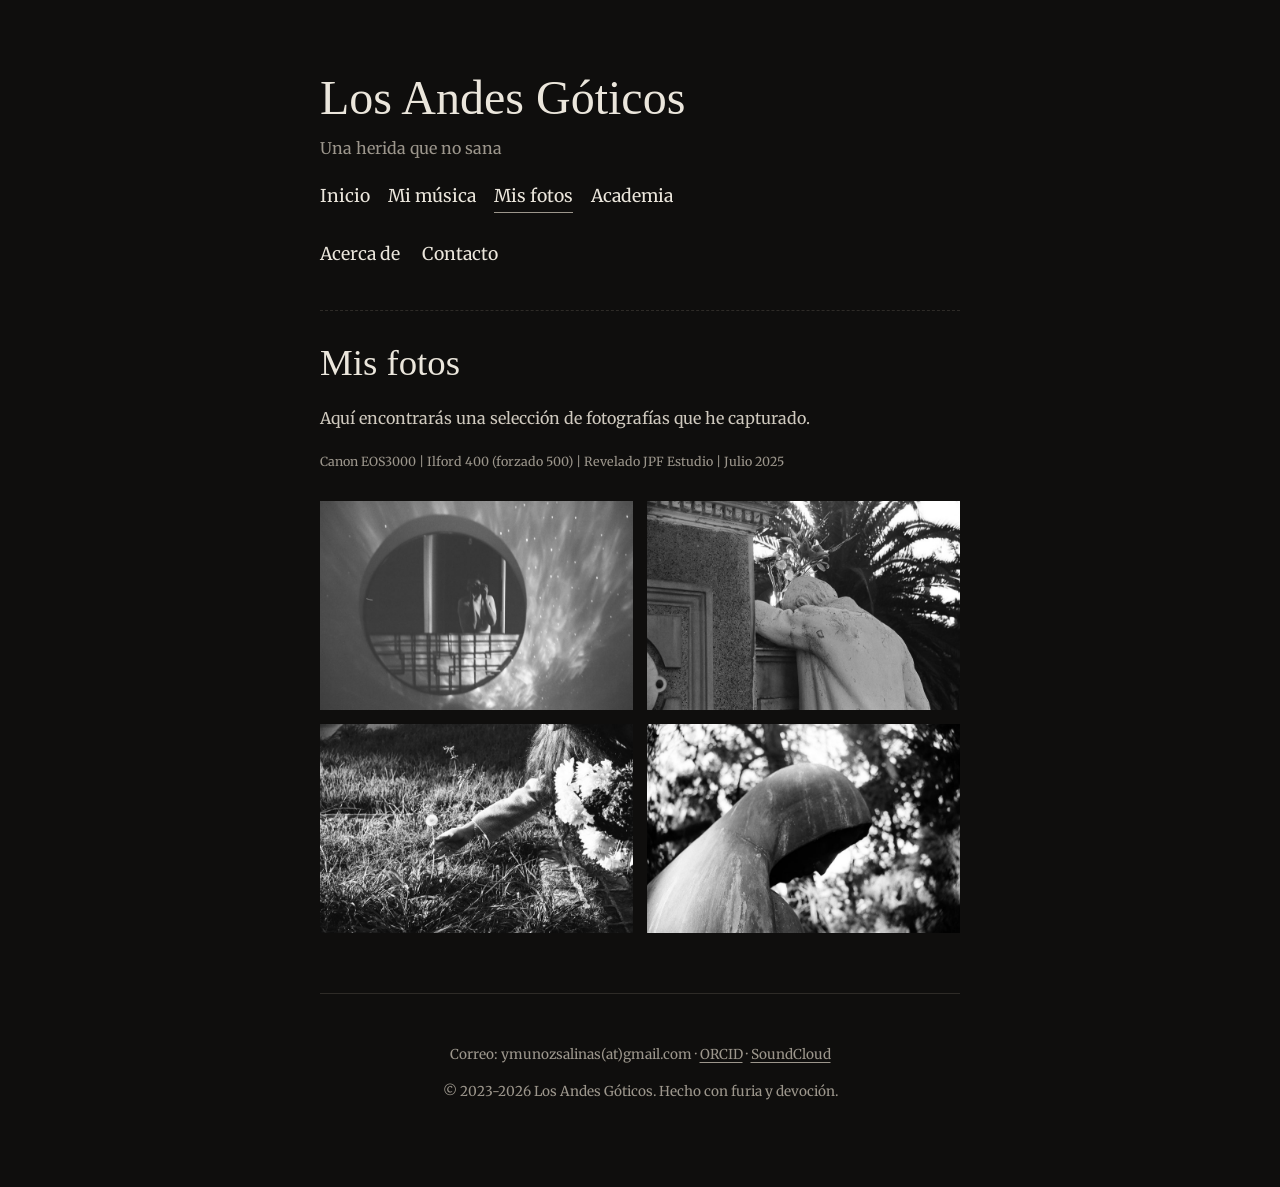
==== fotos.html @ 4b025c88 "Rediseño sobrio y arreglos del sitio - Un solo style.css: negro cálido, blanco hueso, IM Fell Englis" ====
<!DOCTYPE html>
<html lang="es">
<head>
    <meta charset="utf-8">
    <meta name="viewport" content="width=device-width, initial-scale=1.0">
    <title>Mis fotos - Los Andes Góticos</title>
    <meta name="description" content="Fotografía análoga en blanco y negro de Yerko Muñoz-Salinas.">
    <meta property="og:type" content="website">
    <meta property="og:site_name" content="Los Andes Góticos">
    <meta property="og:title" content="Mis fotos - Los Andes Góticos">
    <meta property="og:description" content="Fotografía análoga en blanco y negro de Yerko Muñoz-Salinas.">
    <meta property="og:url" content="https://losandesgoticos.github.io/fotos.html">
    <meta property="og:image" content="https://losandesgoticos.github.io/img/og.jpg">
    <meta property="og:locale" content="es_CL">
    <meta name="twitter:card" content="summary_large_image">
    <link rel="icon" href="favicon.svg" type="image/svg+xml">
    <link rel="preconnect" href="https://fonts.googleapis.com">
    <link rel="preconnect" href="https://fonts.gstatic.com" crossorigin>
    <link href="https://fonts.googleapis.com/css2?family=IM+Fell+English:ital@0;1&family=Merriweather:ital,wght@0,300;0,400;0,700;1,400&display=swap" rel="stylesheet">
    <link rel="stylesheet" href="style.css">
</head>
<body>
    <div class="container">
        <header>
            <h1><a href="index.html">Los Andes Góticos</a></h1>
            <p>Una herida que no sana</p>
        </header>

        <nav aria-label="Principal">
            <ul>
                <li><a href="index.html">Inicio</a></li>
                <li><a href="musica.html">Mi música</a></li>
                <li><a href="fotos.html" aria-current="page">Mis fotos</a></li>
                <li><a href="academia.html">Academia</a></li>
            </ul>
        </nav>

        <div class="sidebar">
            <a href="about.html">Acerca de</a>
            <a href="#contacto">Contacto</a>
        </div>

        <main>
            <h2>Mis fotos</h2>
            <p>Aquí encontrarás una selección de fotografías que he capturado.</p>
            <p class="leyenda">Canon EOS3000 | Ilford 400 (forzado 500) | Revelado JPF Estudio | Julio 2025</p>

            <div class="galeria">
                <a href="fotos/1.jpg"><img src="fotos/mini/1.jpg" width="800" height="530" loading="lazy" alt="Silueta reflejada en un espejo circular, tras la reja de un balcón"></a>
                <a href="fotos/2.jpg"><img src="fotos/mini/2.jpg" width="800" height="530" loading="lazy" alt="Escultura funeraria de una figura apoyada contra una lápida, bajo una palmera"></a>
                <a href="fotos/3.jpg"><img src="fotos/mini/3.jpg" width="800" height="530" loading="lazy" alt="Mano que deja flores blancas sobre el pasto"></a>
                <a href="fotos/4.jpg"><img src="fotos/mini/4.jpg" width="800" height="530" loading="lazy" alt="Escultura encapuchada entre el follaje"></a>
            </div>

            <dialog class="visor" aria-label="Foto ampliada">
                <img src="" alt="">
            </dialog>
        </main>

        <footer id="contacto">
            <p>Correo: ymunozsalinas(at)gmail.com · <a href="https://orcid.org/0000-0001-5019-1325">ORCID</a> · <a href="https://soundcloud.com/defenestraciones">SoundCloud</a></p>
            <p>&copy; 2023-2026 Los Andes Góticos. Hecho con furia y devoción.</p>
        </footer>
    </div>
    <script>
        // Abre cada foto en grande; sin JavaScript, el enlace abre la imagen sola.
        const visor = document.querySelector('.visor');
        const grande = visor.querySelector('img');
        document.querySelectorAll('.galeria a').forEach(enlace => {
            enlace.addEventListener('click', evento => {
                evento.preventDefault();
                grande.src = enlace.href;
                grande.alt = enlace.querySelector('img').alt;
                visor.showModal();
            });
        });
        visor.addEventListener('click', () => visor.close());
    </script>
</body>
</html>
---- style.css ----
/* Los Andes Góticos: estilos comunes a todas las páginas */

:root {
    --fondo: #0f0e0d;        /* negro cálido, como papel fotográfico */
    --texto: #ebe6dc;        /* blanco hueso */
    --texto-suave: #cfc9be;  /* párrafos */
    --apagado: #9c968c;      /* leyendas y pie (contraste 6,5:1) */
    --linea: #2e2b27;
    --titulos: 'IM Fell English', Georgia, serif;
    --cuerpo: 'Merriweather', Georgia, serif;
}

* { box-sizing: border-box; }

body {
    font-family: var(--cuerpo);
    line-height: 1.7;
    margin: 0;
    background-color: var(--fondo);
    color: var(--texto);
}

.container {
    max-width: 700px;
    margin: 40px auto;
    padding: 30px;
}

a {
    color: var(--texto);
    text-decoration: none;
    transition: color 0.3s ease;
}

a:hover { color: var(--apagado); }

a:focus-visible {
    outline: 1px solid var(--texto);
    outline-offset: 3px;
}

img { max-width: 100%; height: auto; }

/* Encabezado */
header { margin-bottom: 20px; }

header h1 {
    font-family: var(--titulos);
    margin: 0;
    font-size: 3em;
    font-weight: 400;
    line-height: 1.15;
}

header p {
    color: var(--apagado);
    margin-top: 10px;
}

/* Navegación principal */
nav ul {
    list-style: none;
    padding: 0;
    margin: 0;
    display: flex;
    flex-wrap: wrap;
    gap: 6px 18px;
}

nav a {
    font-size: 1.1em;
    padding: 5px 0;
}

nav a[aria-current="page"] {
    border-bottom: 1px solid var(--apagado);
}

/* Segunda fila: Acerca de y Contacto */
.sidebar {
    margin-top: 28px;
    display: flex;
    flex-wrap: wrap;
    gap: 6px 22px;
}

.sidebar a { font-size: 1.1em; }

/* Contenido principal */
main {
    padding-top: 30px;
    border-top: 1px dashed var(--linea);
    margin-top: 40px;
}

main h2 {
    font-family: var(--titulos);
    font-size: 2.3em;
    font-weight: 400;
    margin: 0 0 20px;
    line-height: 1.2;
}

main h3 {
    font-family: var(--titulos);
    font-size: 1.6em;
    font-weight: 400;
    margin: 44px 0 16px;
}

main p {
    color: var(--texto-suave);
    margin-bottom: 20px;
}

.leyenda {
    font-size: 0.78em;
    color: var(--apagado);
    line-height: 1.5;
}

/* Acerca de */
.retrato {
    margin: 30px 0 20px;
    text-align: center;
}

.retrato img { width: 80%; }

.retrato figcaption { margin-top: 10px; }

/* Música */
.pieza { margin-bottom: 40px; }

.pieza iframe {
    display: block;
    width: 100%;
    border: 0;
}

.pieza .leyenda { margin-top: 10px; }

.pieza .leyenda a,
.enlace-discreto a {
    color: var(--apagado);
    text-decoration: underline;
    text-underline-offset: 3px;
}

.pieza .leyenda a:hover,
.enlace-discreto a:hover { color: var(--texto); }

.enlace-discreto { font-size: 0.9em; }

/* Fotos */
.galeria {
    display: grid;
    grid-template-columns: repeat(auto-fit, minmax(250px, 1fr));
    gap: 14px;
    margin-top: 30px;
}

.galeria a { display: block; }

.galeria img {
    display: block;
    width: 100%;
    aspect-ratio: 3 / 2;
    object-fit: cover;
    transition: opacity 0.3s ease;
}

.galeria a:hover img { opacity: 0.8; }

.visor {
    border: 0;
    padding: 0;
    background: transparent;
    max-width: 95vw;
    max-height: 95vh;
    cursor: zoom-out;
}

.visor::backdrop { background: rgba(8, 7, 6, 0.94); }

.visor img {
    display: block;
    max-width: 95vw;
    max-height: 90vh;
    width: auto;
}

/* Academia */
.publicaciones {
    list-style: none;
    padding: 0;
    margin: 0;
}

.publicaciones li {
    color: var(--texto-suave);
    line-height: 1.6;
    margin-bottom: 18px;
    padding-left: 2em;
    text-indent: -2em;   /* sangría francesa, como en APA */
    overflow-wrap: anywhere;
}

.publicaciones strong { color: var(--texto); font-weight: 700; }

.publicaciones a {
    color: var(--apagado);
    text-decoration: underline;
    text-underline-offset: 3px;
}

.publicaciones a:hover { color: var(--texto); }

.ornamento {
    display: block;
    width: 180px;
    margin: 50px auto 10px;
    filter: invert(1);
    mix-blend-mode: screen;   /* el fondo blanco del dibujo desaparece */
    opacity: 0.75;
}

/* Pie de página */
footer {
    text-align: center;
    padding-top: 36px;
    border-top: 1px solid var(--linea);
    font-size: 0.85em;
    color: var(--apagado);
    margin-top: 60px;
}

footer a {
    color: var(--apagado);
    text-decoration: underline;
    text-underline-offset: 3px;
}

footer a:hover { color: var(--texto); }

@media (max-width: 480px) {
    .container { margin: 20px auto; padding: 20px 16px; }
    header h1 { font-size: 2.4em; }
    main h2 { font-size: 2em; }
    .retrato img { width: 100%; }
}

main h2.seccion { margin-top: 60px; }
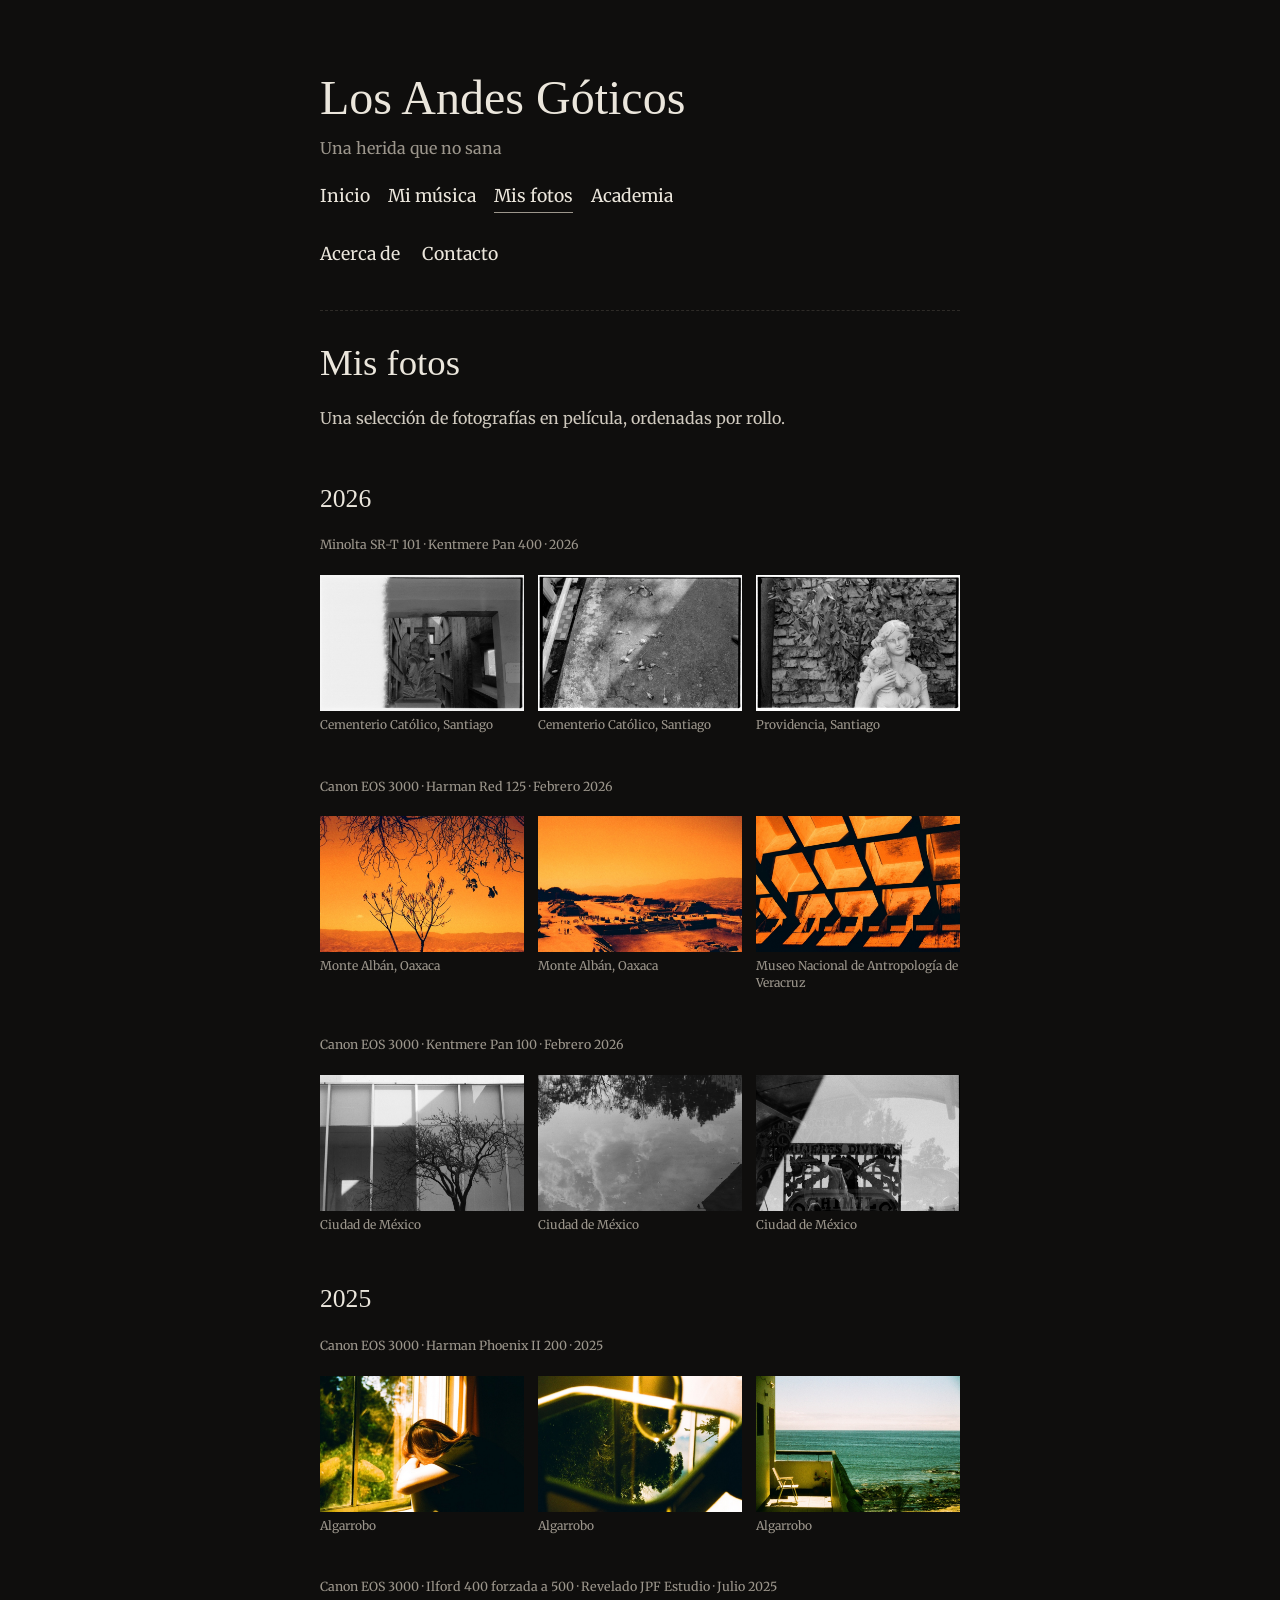
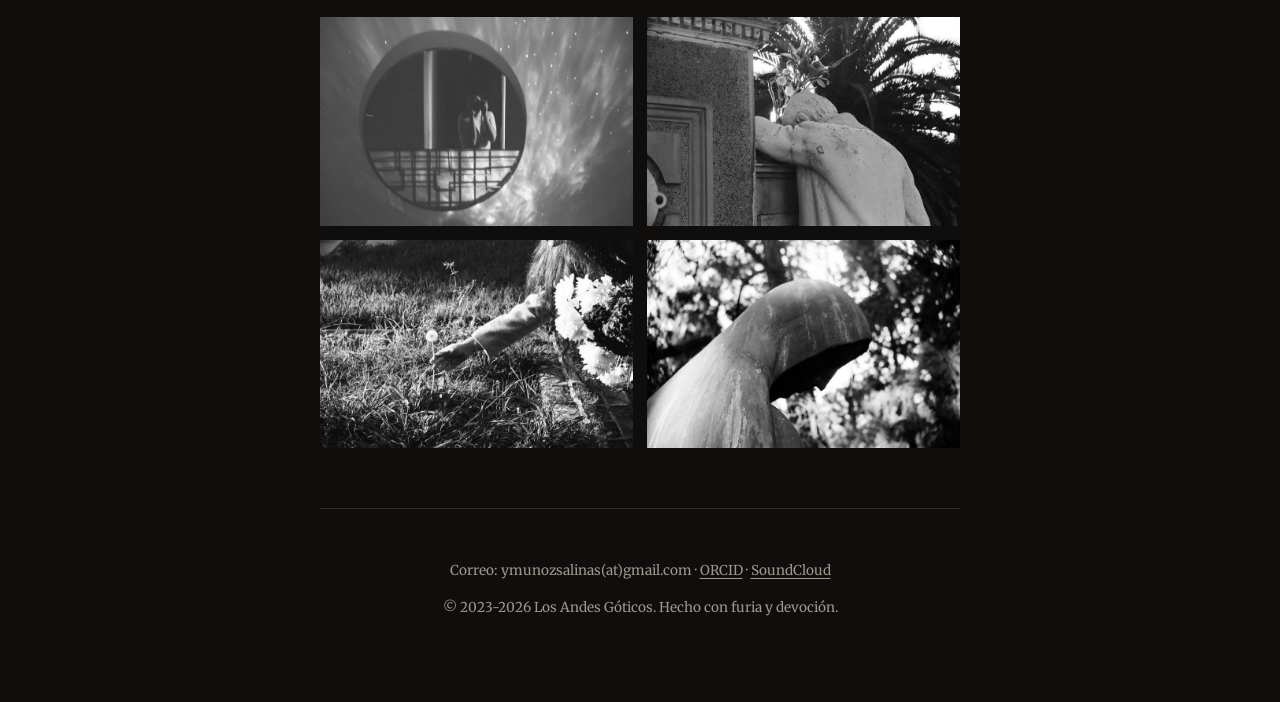
==== commit 36012130: "Fotos: galería por año y rollo con 12 fotos nuevas (México, Santiago, Algarrobo) y pie en el visor C" ====
--- a/fotos.html
+++ b/fotos.html
@@ -42,18 +42,103 @@
 
         <main>
             <h2>Mis fotos</h2>
-            <p>Aquí encontrarás una selección de fotografías que he capturado.</p>
-            <p class="leyenda">Canon EOS3000 | Ilford 400 (forzado 500) | Revelado JPF Estudio | Julio 2025</p>
+            <p>Una selección de fotografías en película, ordenadas por rollo.</p>
 
-            <div class="galeria">
-                <a href="fotos/1.jpg"><img src="fotos/mini/1.jpg" width="800" height="530" loading="lazy" alt="Silueta reflejada en un espejo circular, tras la reja de un balcón"></a>
-                <a href="fotos/2.jpg"><img src="fotos/mini/2.jpg" width="800" height="530" loading="lazy" alt="Escultura funeraria de una figura apoyada contra una lápida, bajo una palmera"></a>
-                <a href="fotos/3.jpg"><img src="fotos/mini/3.jpg" width="800" height="530" loading="lazy" alt="Mano que deja flores blancas sobre el pasto"></a>
-                <a href="fotos/4.jpg"><img src="fotos/mini/4.jpg" width="800" height="530" loading="lazy" alt="Escultura encapuchada entre el follaje"></a>
-            </div>
+            <h3>2026</h3>
+            <section class="serie">
+                <p class="leyenda">Minolta SR-T 101 · Kentmere Pan 400 · 2026</p>
+                <div class="galeria">
+                <figure>
+                    <a href="fotos/cementerio-catolico-1.jpg"><img src="fotos/mini/cementerio-catolico-1.jpg" width="800" height="533" loading="lazy" alt="Escultura funeraria con una cruz, vista a través del marco de un nicho"></a>
+                    <figcaption>Cementerio Católico, Santiago</figcaption>
+                </figure>
+                <figure>
+                    <a href="fotos/cementerio-catolico-2.jpg"><img src="fotos/mini/cementerio-catolico-2.jpg" width="800" height="533" loading="lazy" alt="Flores caídas sobre el pavimento, cruzado por una franja de sombra"></a>
+                    <figcaption>Cementerio Católico, Santiago</figcaption>
+                </figure>
+                <figure>
+                    <a href="fotos/providencia.jpg"><img src="fotos/mini/providencia.jpg" width="800" height="533" loading="lazy" alt="Estatua de una mujer con un niño en brazos ante un muro de ladrillo cubierto de hojas"></a>
+                    <figcaption>Providencia, Santiago</figcaption>
+                </figure>
+                </div>
+            </section>
+
+            <section class="serie">
+                <p class="leyenda">Canon EOS 3000 · Harman Red 125 · Febrero 2026</p>
+                <div class="galeria">
+                <figure>
+                    <a href="fotos/monte-alban-1.jpg"><img src="fotos/mini/monte-alban-1.jpg" width="800" height="530" loading="lazy" alt="Ramas secas recortadas contra un cielo anaranjado sobre los cerros"></a>
+                    <figcaption>Monte Albán, Oaxaca</figcaption>
+                </figure>
+                <figure>
+                    <a href="fotos/monte-alban-2.jpg"><img src="fotos/mini/monte-alban-2.jpg" width="800" height="530" loading="lazy" alt="Vista de la Gran Plaza de Monte Albán con visitantes, en tonos anaranjados"></a>
+                    <figcaption>Monte Albán, Oaxaca</figcaption>
+                </figure>
+                <figure>
+                    <a href="fotos/museo-veracruz.jpg"><img src="fotos/mini/museo-veracruz.jpg" width="800" height="530" loading="lazy" alt="Celosía de bloques de ladrillo en diagonal, a contraluz"></a>
+                    <figcaption>Museo Nacional de Antropología de Veracruz</figcaption>
+                </figure>
+                </div>
+            </section>
+
+            <section class="serie">
+                <p class="leyenda">Canon EOS 3000 · Kentmere Pan 100 · Febrero 2026</p>
+                <div class="galeria">
+                <figure>
+                    <a href="fotos/cdmx-1.jpg"><img src="fotos/mini/cdmx-1.jpg" width="800" height="530" loading="lazy" alt="Árbol sin hojas ante un muro de paneles con franjas de luz"></a>
+                    <figcaption>Ciudad de México</figcaption>
+                </figure>
+                <figure>
+                    <a href="fotos/cdmx-2.jpg"><img src="fotos/mini/cdmx-2.jpg" width="800" height="530" loading="lazy" alt="Copas de árboles y nubes reflejadas en el agua, con la imagen invertida"></a>
+                    <figcaption>Ciudad de México</figcaption>
+                </figure>
+                <figure>
+                    <a href="fotos/cdmx-3.jpg"><img src="fotos/mini/cdmx-3.jpg" width="800" height="530" loading="lazy" alt="Doble exposición de una reja ornamental con el letrero Mujeres Divinas"></a>
+                    <figcaption>Ciudad de México</figcaption>
+                </figure>
+                </div>
+            </section>
+
+            <h3>2025</h3>
+            <section class="serie">
+                <p class="leyenda">Canon EOS 3000 · Harman Phoenix II 200 · 2025</p>
+                <div class="galeria">
+                <figure>
+                    <a href="fotos/algarrobo-1.jpg"><img src="fotos/mini/algarrobo-1.jpg" width="800" height="530" loading="lazy" alt="Mujer con la cabeza apoyada en los brazos junto a una ventana abierta a la vegetación"></a>
+                    <figcaption>Algarrobo</figcaption>
+                </figure>
+                <figure>
+                    <a href="fotos/algarrobo-2.jpg"><img src="fotos/mini/algarrobo-2.jpg" width="800" height="530" loading="lazy" alt="Árboles reflejados en el vidrio curvo de un marco metálico"></a>
+                    <figcaption>Algarrobo</figcaption>
+                </figure>
+                <figure>
+                    <a href="fotos/algarrobo-3.jpg"><img src="fotos/mini/algarrobo-3.jpg" width="800" height="530" loading="lazy" alt="Balcón con una silla de playa frente al mar"></a>
+                    <figcaption>Algarrobo</figcaption>
+                </figure>
+                </div>
+            </section>
+
+            <section class="serie">
+                <p class="leyenda">Canon EOS 3000 · Ilford 400 forzada a 500 · Revelado JPF Estudio · Julio 2025</p>
+                <div class="galeria dos">
+                <figure>
+                    <a href="fotos/1.jpg"><img src="fotos/mini/1.jpg" width="800" height="530" loading="lazy" alt="Silueta reflejada en un espejo circular, tras la reja de un balcón"></a>
+                </figure>
+                <figure>
+                    <a href="fotos/2.jpg"><img src="fotos/mini/2.jpg" width="800" height="530" loading="lazy" alt="Escultura funeraria de una figura apoyada contra una lápida, bajo una palmera"></a>
+                </figure>
+                <figure>
+                    <a href="fotos/3.jpg"><img src="fotos/mini/3.jpg" width="800" height="530" loading="lazy" alt="Mano que deja flores blancas sobre el pasto"></a>
+                </figure>
+                <figure>
+                    <a href="fotos/4.jpg"><img src="fotos/mini/4.jpg" width="800" height="530" loading="lazy" alt="Escultura encapuchada entre el follaje"></a>
+                </figure>
+                </div>
+            </section>
 
             <dialog class="visor" aria-label="Foto ampliada">
                 <img src="" alt="">
+                <p class="visor-pie"></p>
             </dialog>
         </main>
 
@@ -71,6 +156,10 @@
                 evento.preventDefault();
                 grande.src = enlace.href;
                 grande.alt = enlace.querySelector('img').alt;
+                const pie = enlace.closest('.serie');
+                const lugar = enlace.parentElement.querySelector('figcaption');
+                visor.querySelector('.visor-pie').textContent =
+                    [lugar ? lugar.textContent : '', pie.querySelector('.leyenda').textContent].filter(Boolean).join(' · ');
                 visor.showModal();
             });
         });
--- a/style.css
+++ b/style.css
@@ -138,6 +138,25 @@
     border: 0;
 }
 
+.pieza iframe.video {
+    aspect-ratio: 16 / 9;
+    height: auto;
+}
+
+.pista { margin: 0 0 14px; }
+
+.pista figcaption {
+    font-size: 0.9em;
+    color: var(--apagado);
+    margin-bottom: 4px;
+}
+
+.pista audio {
+    display: block;
+    width: 100%;
+    color-scheme: dark;
+}
+
 .pieza .leyenda { margin-top: 10px; }
 
 .pieza .leyenda a,
@@ -153,11 +172,24 @@
 .enlace-discreto { font-size: 0.9em; }
 
 /* Fotos */
+.serie { margin-bottom: 44px; }
+
 .galeria {
     display: grid;
-    grid-template-columns: repeat(auto-fit, minmax(250px, 1fr));
+    grid-template-columns: repeat(3, 1fr);
     gap: 14px;
-    margin-top: 30px;
+    margin-top: 12px;
+}
+
+.galeria.dos { grid-template-columns: repeat(2, 1fr); }
+
+.galeria figure { margin: 0; }
+
+.galeria figcaption {
+    margin-top: 6px;
+    font-size: 0.75em;
+    line-height: 1.4;
+    color: var(--apagado);
 }
 
 .galeria a { display: block; }
@@ -186,8 +218,15 @@
 .visor img {
     display: block;
     max-width: 95vw;
-    max-height: 90vh;
+    max-height: 86vh;
     width: auto;
+}
+
+.visor-pie {
+    margin: 10px 0 0;
+    font-size: 0.85em;
+    color: var(--apagado);
+    text-align: center;
 }
 
 /* Academia */
@@ -248,6 +287,7 @@
     header h1 { font-size: 2.4em; }
     main h2 { font-size: 2em; }
     .retrato img { width: 100%; }
+    .galeria, .galeria.dos { grid-template-columns: 1fr; }
 }
 
 main h2.seccion { margin-top: 60px; }
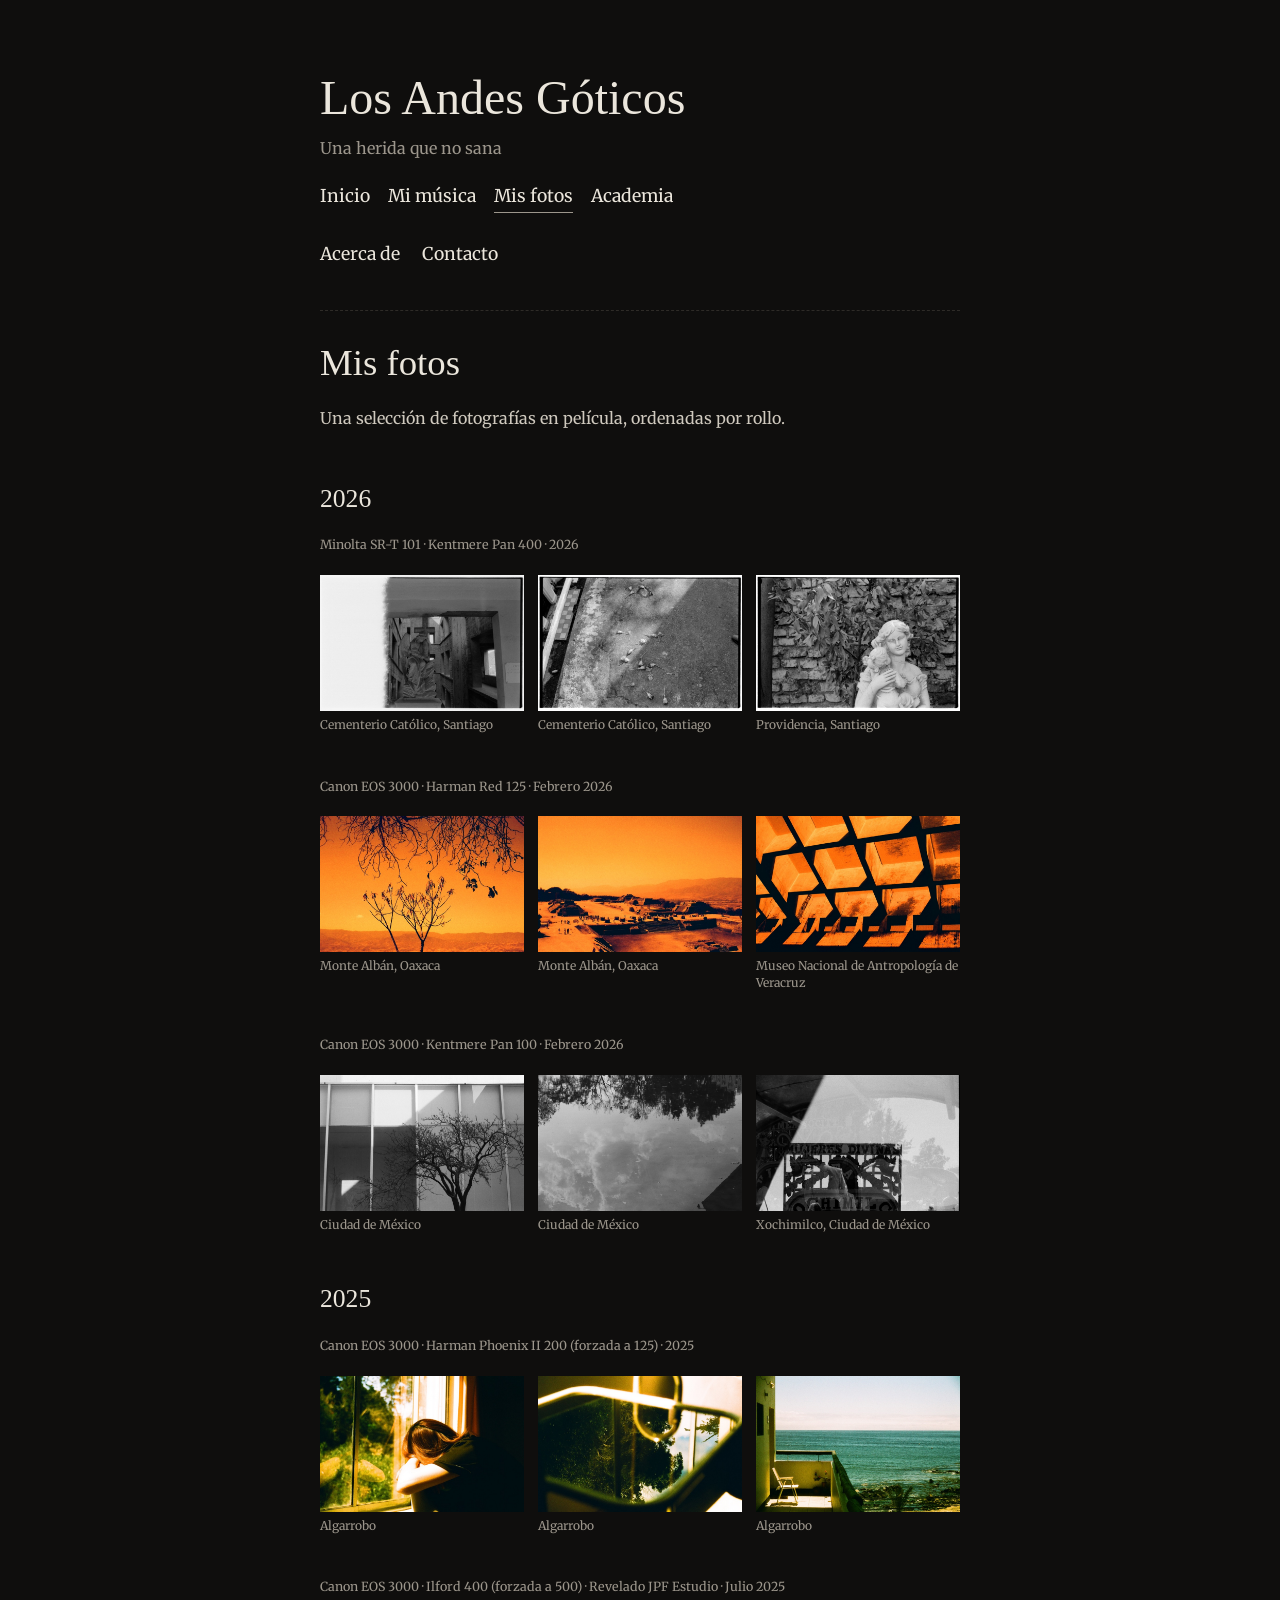
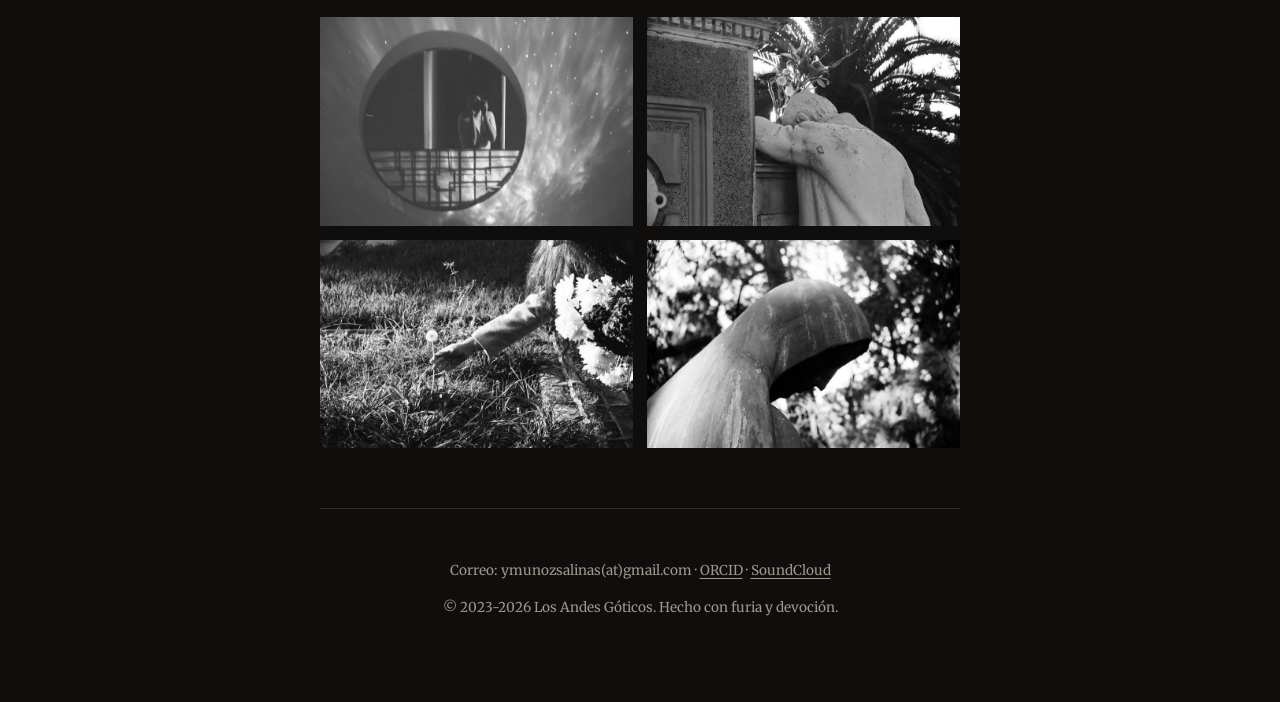
==== commit 87ad15a9: "Fotos: Mujeres Divinas en Xochimilco; Phoenix II forzada a 125 Co-Authored-By: Claude Opus 5.5 <nore" ====
--- a/fotos.html
+++ b/fotos.html
@@ -93,15 +93,15 @@
                     <figcaption>Ciudad de México</figcaption>
                 </figure>
                 <figure>
-                    <a href="fotos/cdmx-3.jpg"><img src="fotos/mini/cdmx-3.jpg" width="800" height="530" loading="lazy" alt="Doble exposición de una reja ornamental con el letrero Mujeres Divinas"></a>
-                    <figcaption>Ciudad de México</figcaption>
+                    <a href="fotos/cdmx-3.jpg"><img src="fotos/mini/cdmx-3.jpg" width="800" height="530" loading="lazy" alt="Doble exposición de una reja ornamental con el letrero Mujeres Divinas, en Xochimilco"></a>
+                    <figcaption>Xochimilco, Ciudad de México</figcaption>
                 </figure>
                 </div>
             </section>
 
             <h3>2025</h3>
             <section class="serie">
-                <p class="leyenda">Canon EOS 3000 · Harman Phoenix II 200 · 2025</p>
+                <p class="leyenda">Canon EOS 3000 · Harman Phoenix II 200 (forzada a 125) · 2025</p>
                 <div class="galeria">
                 <figure>
                     <a href="fotos/algarrobo-1.jpg"><img src="fotos/mini/algarrobo-1.jpg" width="800" height="530" loading="lazy" alt="Mujer con la cabeza apoyada en los brazos junto a una ventana abierta a la vegetación"></a>
@@ -119,7 +119,7 @@
             </section>
 
             <section class="serie">
-                <p class="leyenda">Canon EOS 3000 · Ilford 400 forzada a 500 · Revelado JPF Estudio · Julio 2025</p>
+                <p class="leyenda">Canon EOS 3000 · Ilford 400 (forzada a 500) · Revelado JPF Estudio · Julio 2025</p>
                 <div class="galeria dos">
                 <figure>
                     <a href="fotos/1.jpg"><img src="fotos/mini/1.jpg" width="800" height="530" loading="lazy" alt="Silueta reflejada en un espejo circular, tras la reja de un balcón"></a>
